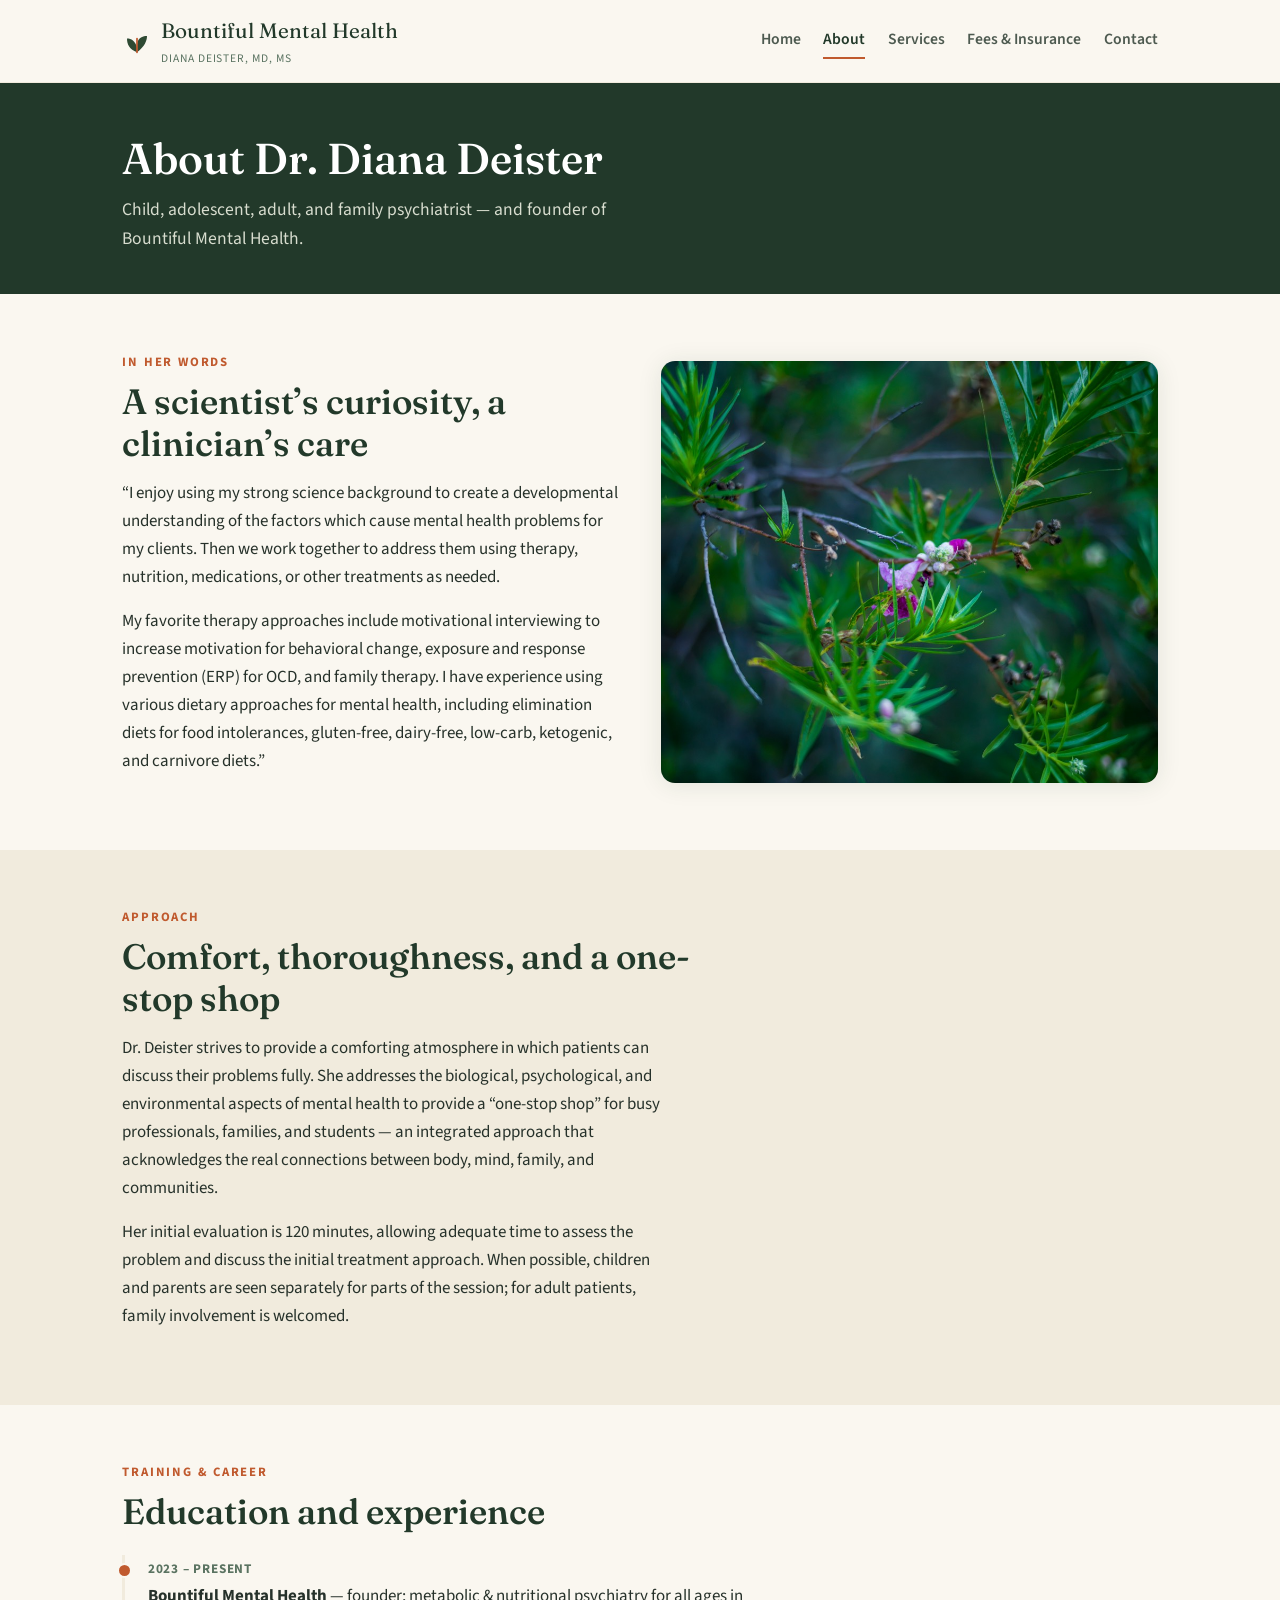
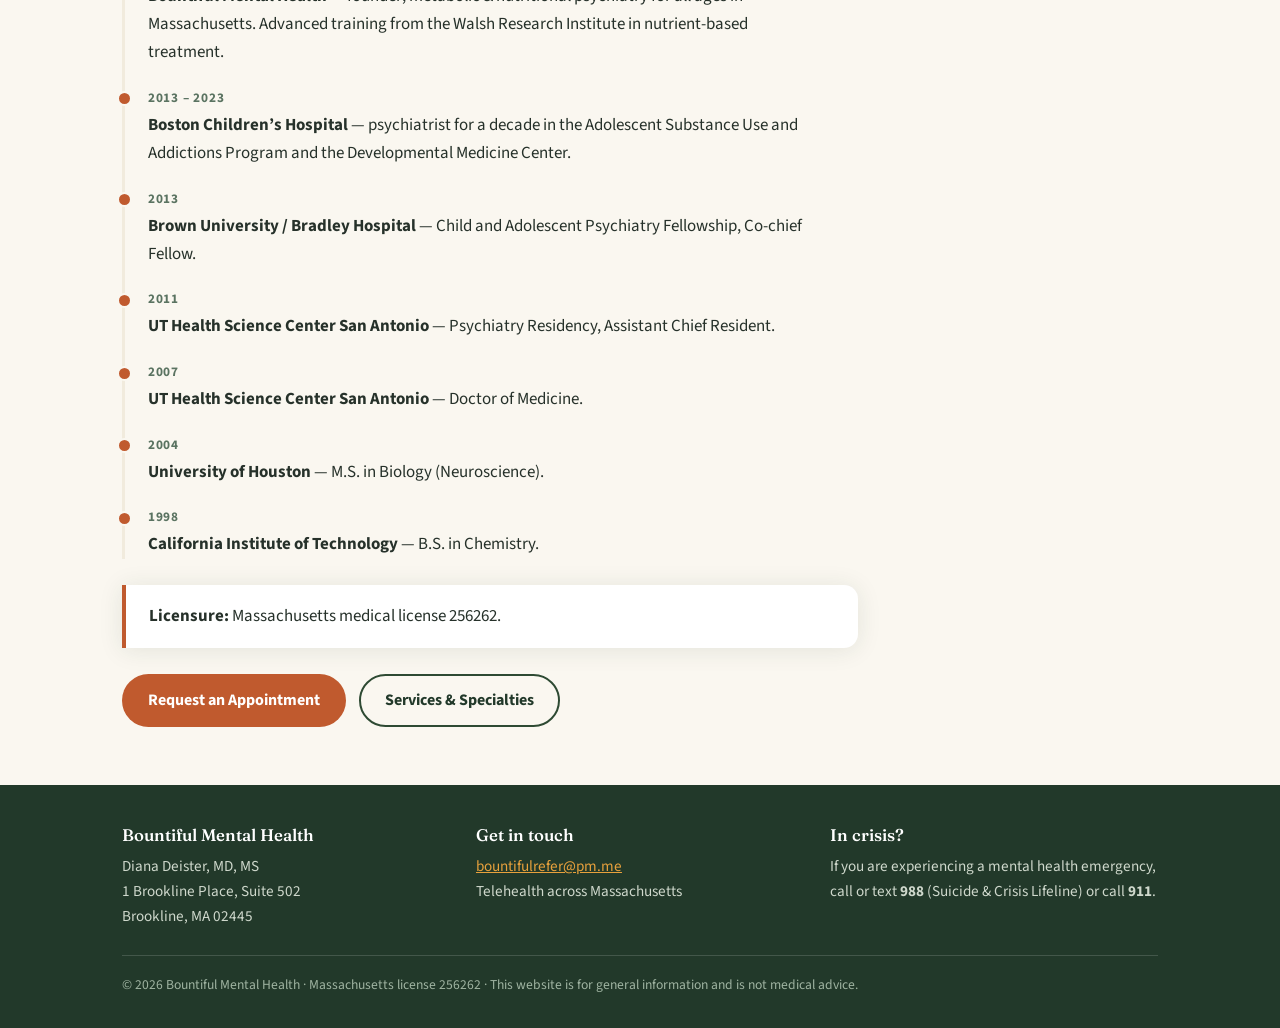
==== about.html @ cc22644e "Bountiful Mental Health site: five pages, botanical design, recovered content Content recovered from" ====
<!DOCTYPE html>
<html lang="en">
<head>
<meta charset="utf-8">
<meta name="viewport" content="width=device-width, initial-scale=1">
<title>About Dr. Diana Deister — Bountiful Mental Health</title>
<meta name="description" content="Diana Deister, MD, MS — child, adolescent, adult, and family psychiatrist. Caltech, UT Health San Antonio, Brown University, and a decade at Boston Children's Hospital.">
<link rel="preconnect" href="https://fonts.googleapis.com">
<link rel="preconnect" href="https://fonts.gstatic.com" crossorigin>
<link href="https://fonts.googleapis.com/css2?family=Fraunces:opsz,wght@9..144,400..600&family=Source+Sans+3:wght@400;600;700&display=swap" rel="stylesheet">
<link rel="stylesheet" href="css/style.css">
<link rel="icon" href="data:image/svg+xml,%3Csvg xmlns='http://www.w3.org/2000/svg' viewBox='0 0 100 100'%3E%3Ctext y='.9em' font-size='90'%3E%F0%9F%8C%BF%3C/text%3E%3C/svg%3E">
</head>
<body>

<header class="site-header">
  <div class="wrap">
    <a class="brand" href="index.html">
      <svg width="30" height="30" viewBox="0 0 24 24" fill="none" aria-hidden="true"><path d="M12 21c6-4.5 8-9 8-13-4 0-8.5 2-8 9-1.5-5-4.5-7-8-7 0 5 2 8.5 8 11z" fill="#2e4a33"/><path d="M12 21c0-6 0-9 0-11" stroke="#c05a2e" stroke-width="1.4" stroke-linecap="round"/></svg>
      <span>Bountiful Mental Health<small>Diana Deister, MD, MS</small></span>
    </a>
    <nav class="main-nav" aria-label="Main">
      <a href="index.html">Home</a>
      <a href="about.html" aria-current="page">About</a>
      <a href="services.html">Services</a>
      <a href="fees.html">Fees &amp; Insurance</a>
      <a href="contact.html">Contact</a>
    </nav>
  </div>
</header>

<main>

<div class="page-head">
  <div class="wrap">
    <h1>About Dr. Diana Deister</h1>
    <p>Child, adolescent, adult, and family psychiatrist — and founder of Bountiful Mental Health.</p>
  </div>
</div>

<section>
  <div class="wrap split">
    <div>
      <p class="eyebrow">In her words</p>
      <h2>A scientist&rsquo;s curiosity, a clinician&rsquo;s care</h2>
      <div class="prose">
        <p>&ldquo;I enjoy using my strong science background to create a developmental understanding of the factors which cause mental health problems for my clients. Then we work together to address them using therapy, nutrition, medications, or other treatments as needed.</p>
        <p>My favorite therapy approaches include motivational interviewing to increase motivation for behavioral change, exposure and response prevention (ERP) for OCD, and family therapy. I have experience using various dietary approaches for mental health, including elimination diets for food intolerances, gluten-free, dairy-free, low-carb, ketogenic, and carnivore diets.&rdquo;</p>
      </div>
    </div>
    <img src="photos/web/M1008814-2-1200.jpg" alt="Desert willow branch with a soft pink blossom">
  </div>
</section>

<section class="tint">
  <div class="wrap">
    <p class="eyebrow">Approach</p>
    <h2>Comfort, thoroughness, and a one-stop shop</h2>
    <div class="prose">
      <p>Dr. Deister strives to provide a comforting atmosphere in which patients can discuss their problems fully. She addresses the biological, psychological, and environmental aspects of mental health to provide a &ldquo;one-stop shop&rdquo; for busy professionals, families, and students — an integrated approach that acknowledges the real connections between body, mind, family, and communities.</p>
      <p>Her initial evaluation is 120 minutes, allowing adequate time to assess the problem and discuss the initial treatment approach. When possible, children and parents are seen separately for parts of the session; for adult patients, family involvement is welcomed.</p>
    </div>
  </div>
</section>

<section>
  <div class="wrap">
    <p class="eyebrow">Training &amp; career</p>
    <h2>Education and experience</h2>
    <ul class="timeline">
      <li><span class="when">2023 – present</span><br><strong>Bountiful Mental Health</strong> — founder; metabolic &amp; nutritional psychiatry for all ages in Massachusetts. Advanced training from the Walsh Research Institute in nutrient-based treatment.</li>
      <li><span class="when">2013 – 2023</span><br><strong>Boston Children&rsquo;s Hospital</strong> — psychiatrist for a decade in the Adolescent Substance Use and Addictions Program and the Developmental Medicine Center.</li>
      <li><span class="when">2013</span><br><strong>Brown University / Bradley Hospital</strong> — Child and Adolescent Psychiatry Fellowship, Co-chief Fellow.</li>
      <li><span class="when">2011</span><br><strong>UT Health Science Center San Antonio</strong> — Psychiatry Residency, Assistant Chief Resident.</li>
      <li><span class="when">2007</span><br><strong>UT Health Science Center San Antonio</strong> — Doctor of Medicine.</li>
      <li><span class="when">2004</span><br><strong>University of Houston</strong> — M.S. in Biology (Neuroscience).</li>
      <li><span class="when">1998</span><br><strong>California Institute of Technology</strong> — B.S. in Chemistry.</li>
    </ul>
    <div class="notice">
      <strong>Licensure:</strong> Massachusetts medical license 256262.
    </div>
    <div class="btn-row">
      <a class="btn btn-primary" href="contact.html">Request an Appointment</a>
      <a class="btn btn-outline" href="services.html">Services &amp; Specialties</a>
    </div>
  </div>
</section>

</main>

<footer class="site-footer">
  <div class="wrap">
    <div class="cols">
      <div>
        <h4>Bountiful Mental Health</h4>
        <p>Diana Deister, MD, MS<br>1 Brookline Place, Suite 502<br>Brookline, MA 02445</p>
      </div>
      <div>
        <h4>Get in touch</h4>
        <p><a href="mailto:bountifulrefer@pm.me">bountifulrefer@pm.me</a><br>Telehealth across Massachusetts</p>
      </div>
      <div>
        <h4>In crisis?</h4>
        <p>If you are experiencing a mental health emergency, call or text <strong>988</strong> (Suicide &amp; Crisis Lifeline) or call <strong>911</strong>.</p>
      </div>
    </div>
    <p class="fine">&copy; 2026 Bountiful Mental Health &middot; Massachusetts license 256262 &middot; This website is for general information and is not medical advice.</p>
  </div>
</footer>

</body>
</html>
---- css/style.css ----
/* Bountiful Mental Health — site styles */

:root {
  --green-deep: #22392a;
  --green: #2e4a33;
  --green-soft: #5a7361;
  --cream: #faf7f0;
  --cream-dark: #f1ebdd;
  --ink: #26312a;
  --ink-soft: #4d5a50;
  --accent: #c05a2e;
  --accent-soft: #e8a13c;
  --white: #ffffff;
  --max: 1080px;
  --radius: 14px;
  --shadow: 0 2px 24px rgba(34, 57, 42, 0.10);
}

* { margin: 0; padding: 0; box-sizing: border-box; }

html { scroll-behavior: smooth; }

body {
  font-family: "Source Sans 3", "Segoe UI", -apple-system, sans-serif;
  font-size: 1.06rem;
  line-height: 1.65;
  color: var(--ink);
  background: var(--cream);
}

h1, h2, h3, h4 {
  font-family: "Fraunces", Georgia, serif;
  font-weight: 550;
  line-height: 1.18;
  color: var(--green-deep);
}

img { max-width: 100%; display: block; }

a { color: var(--accent); }
a:hover { color: var(--green); }

.wrap {
  max-width: var(--max);
  margin: 0 auto;
  padding: 0 1.4rem;
}

/* ---------- Header ---------- */

.site-header {
  background: var(--cream);
  border-bottom: 1px solid var(--cream-dark);
  position: sticky;
  top: 0;
  z-index: 20;
}

.site-header .wrap {
  display: flex;
  align-items: center;
  justify-content: space-between;
  gap: 1rem;
  padding-top: 0.9rem;
  padding-bottom: 0.9rem;
  flex-wrap: wrap;
}

.brand {
  font-family: "Fraunces", Georgia, serif;
  font-size: 1.3rem;
  color: var(--green-deep);
  text-decoration: none;
  display: flex;
  align-items: center;
  gap: 0.55rem;
}

.brand svg { flex: none; }

.brand small {
  display: block;
  font-family: "Source Sans 3", sans-serif;
  font-size: 0.72rem;
  letter-spacing: 0.08em;
  text-transform: uppercase;
  color: var(--green-soft);
}

nav.main-nav {
  display: flex;
  gap: 1.4rem;
  flex-wrap: wrap;
}

nav.main-nav a {
  color: var(--ink-soft);
  text-decoration: none;
  font-weight: 600;
  font-size: 0.98rem;
  padding: 0.25rem 0;
  border-bottom: 2px solid transparent;
}

nav.main-nav a:hover { color: var(--green-deep); }

nav.main-nav a[aria-current="page"] {
  color: var(--green-deep);
  border-bottom-color: var(--accent);
}

/* ---------- Hero ---------- */

.hero {
  position: relative;
  min-height: 66vh;
  display: flex;
  align-items: flex-end;
  color: var(--white);
  background: var(--green-deep);
}

.hero .bg {
  position: absolute;
  inset: 0;
  object-fit: cover;
  width: 100%;
  height: 100%;
  opacity: 0.85;
}

.hero .veil {
  position: absolute;
  inset: 0;
  background: linear-gradient(to top, rgba(23, 38, 28, 0.88) 0%, rgba(23, 38, 28, 0.25) 55%, rgba(23, 38, 28, 0.15) 100%);
}

.hero .wrap {
  position: relative;
  padding-top: 6rem;
  padding-bottom: 3.4rem;
}

.hero h1 {
  color: var(--white);
  font-size: clamp(2rem, 4.6vw, 3.3rem);
  max-width: 18ch;
  margin-bottom: 0.8rem;
}

.hero p.lede {
  font-size: clamp(1.05rem, 2vw, 1.3rem);
  max-width: 52ch;
  color: #f2efe6;
  margin-bottom: 1.6rem;
}

/* ---------- Buttons ---------- */

.btn {
  display: inline-block;
  padding: 0.72rem 1.5rem;
  border-radius: 999px;
  font-weight: 700;
  text-decoration: none;
  font-size: 1rem;
  border: 2px solid transparent;
}

.btn-primary {
  background: var(--accent);
  color: var(--white);
}
.btn-primary:hover { background: #a84c25; color: var(--white); }

.btn-ghost {
  border-color: rgba(255, 255, 255, 0.7);
  color: var(--white);
}
.btn-ghost:hover { background: rgba(255, 255, 255, 0.12); color: var(--white); }

.btn-outline {
  border-color: var(--green);
  color: var(--green-deep);
}
.btn-outline:hover { background: var(--green); color: var(--white); }

.btn-row { display: flex; gap: 0.8rem; flex-wrap: wrap; }

/* ---------- Sections ---------- */

section { padding: 3.6rem 0; }

section.tint { background: var(--cream-dark); }
section.forest { background: var(--green-deep); color: #eef0e9; }
section.forest h2 { color: var(--white); }

.eyebrow {
  font-size: 0.8rem;
  letter-spacing: 0.14em;
  text-transform: uppercase;
  font-weight: 700;
  color: var(--accent);
  margin-bottom: 0.5rem;
}

section h2 {
  font-size: clamp(1.6rem, 3vw, 2.2rem);
  margin-bottom: 1rem;
  max-width: 26ch;
}

.prose p { max-width: 68ch; margin-bottom: 1rem; }

/* ---------- Cards ---------- */

.cards {
  display: grid;
  grid-template-columns: repeat(auto-fit, minmax(250px, 1fr));
  gap: 1.3rem;
  margin-top: 2rem;
}

.card {
  background: var(--white);
  border-radius: var(--radius);
  padding: 1.6rem;
  box-shadow: var(--shadow);
}

.card h3 {
  font-size: 1.18rem;
  margin-bottom: 0.6rem;
  display: flex;
  align-items: center;
  gap: 0.55rem;
}

.card p { color: var(--ink-soft); font-size: 0.99rem; }

.card .glyph {
  width: 2.1rem;
  height: 2.1rem;
  flex: none;
  border-radius: 50%;
  background: var(--cream-dark);
  display: grid;
  place-items: center;
  color: var(--green);
}

/* ---------- Split (image + text) ---------- */

.split {
  display: grid;
  grid-template-columns: 1fr 1fr;
  gap: 2.6rem;
  align-items: center;
}

.split img {
  border-radius: var(--radius);
  box-shadow: var(--shadow);
  aspect-ratio: 4 / 3.4;
  object-fit: cover;
  width: 100%;
}

@media (max-width: 800px) {
  .split { grid-template-columns: 1fr; }
}

/* ---------- Quote ---------- */

blockquote.pull {
  max-width: 46rem;
  margin: 0 auto;
  text-align: center;
  font-family: "Fraunces", Georgia, serif;
  font-size: clamp(1.15rem, 2.4vw, 1.5rem);
  line-height: 1.5;
  color: #eef0e9;
}

blockquote.pull footer {
  margin-top: 1.1rem;
  font-family: "Source Sans 3", sans-serif;
  font-size: 0.9rem;
  letter-spacing: 0.1em;
  text-transform: uppercase;
  color: var(--accent-soft);
}

/* ---------- Lists ---------- */

ul.checks {
  list-style: none;
  display: grid;
  grid-template-columns: repeat(auto-fit, minmax(230px, 1fr));
  gap: 0.55rem 1.6rem;
  margin: 1.2rem 0;
  max-width: 60rem;
}

ul.checks li {
  padding-left: 1.7rem;
  position: relative;
}

ul.checks li::before {
  content: "";
  position: absolute;
  left: 0;
  top: 0.42em;
  width: 0.85em;
  height: 0.85em;
  border-radius: 50%;
  background: radial-gradient(circle at 35% 35%, var(--accent-soft), var(--accent));
}

/* ---------- Timeline (about) ---------- */

.timeline {
  list-style: none;
  margin: 1.4rem 0;
  border-left: 3px solid var(--cream-dark);
  padding-left: 1.4rem;
  max-width: 44rem;
}

.timeline li { margin-bottom: 1.05rem; position: relative; }

.timeline li::before {
  content: "";
  position: absolute;
  left: calc(-1.4rem - 8.5px);
  top: 0.45em;
  width: 11px;
  height: 11px;
  border-radius: 50%;
  background: var(--accent);
  border: 2.5px solid var(--cream);
}

.timeline .when {
  font-size: 0.83rem;
  font-weight: 700;
  letter-spacing: 0.06em;
  color: var(--green-soft);
  text-transform: uppercase;
}

/* ---------- Tables ---------- */

.table-scroll { overflow-x: auto; }

table.fees {
  border-collapse: collapse;
  width: 100%;
  max-width: 46rem;
  background: var(--white);
  border-radius: var(--radius);
  overflow: hidden;
  box-shadow: var(--shadow);
}

table.fees th, table.fees td {
  text-align: left;
  padding: 0.85rem 1.2rem;
  border-bottom: 1px solid var(--cream-dark);
}

table.fees th {
  background: var(--green-deep);
  color: var(--white);
  font-family: "Fraunces", Georgia, serif;
  font-weight: 550;
}

table.fees tr:last-child td { border-bottom: none; }

table.fees td.price { font-weight: 700; color: var(--green-deep); white-space: nowrap; }

/* ---------- Notice / emergency ---------- */

.notice {
  background: var(--white);
  border-left: 4px solid var(--accent);
  border-radius: 0 var(--radius) var(--radius) 0;
  padding: 1.1rem 1.4rem;
  max-width: 46rem;
  margin: 1.6rem 0;
  box-shadow: var(--shadow);
}

/* ---------- Contact ---------- */

.contact-grid {
  display: grid;
  grid-template-columns: repeat(auto-fit, minmax(260px, 1fr));
  gap: 1.3rem;
  margin-top: 1.8rem;
}

dl.hours { max-width: 30rem; }
dl.hours div {
  display: flex;
  justify-content: space-between;
  gap: 1rem;
  padding: 0.4rem 0;
  border-bottom: 1px dashed var(--cream-dark);
}
dl.hours dt { font-weight: 700; color: var(--green-deep); }
dl.hours dd { color: var(--ink-soft); text-align: right; }

/* ---------- Footer ---------- */

.site-footer {
  background: var(--green-deep);
  color: #cfd8cc;
  padding: 2.6rem 0 2rem;
  font-size: 0.95rem;
}

.site-footer a { color: var(--accent-soft); }

.site-footer .cols {
  display: grid;
  grid-template-columns: repeat(auto-fit, minmax(220px, 1fr));
  gap: 1.6rem;
  margin-bottom: 1.6rem;
}

.site-footer h4 {
  color: var(--white);
  font-size: 1.05rem;
  margin-bottom: 0.5rem;
}

.site-footer .fine {
  border-top: 1px solid rgba(255, 255, 255, 0.15);
  padding-top: 1.1rem;
  font-size: 0.85rem;
  color: #9fb3a1;
}

/* ---------- Page header (inner pages) ---------- */

.page-head {
  background: var(--green-deep);
  color: var(--white);
  padding: 3.2rem 0 2.6rem;
  position: relative;
  overflow: hidden;
}

.page-head h1 {
  color: var(--white);
  font-size: clamp(1.9rem, 4vw, 2.7rem);
}

.page-head p {
  color: #d8ddcf;
  max-width: 56ch;
  margin-top: 0.6rem;
  font-size: 1.1rem;
}
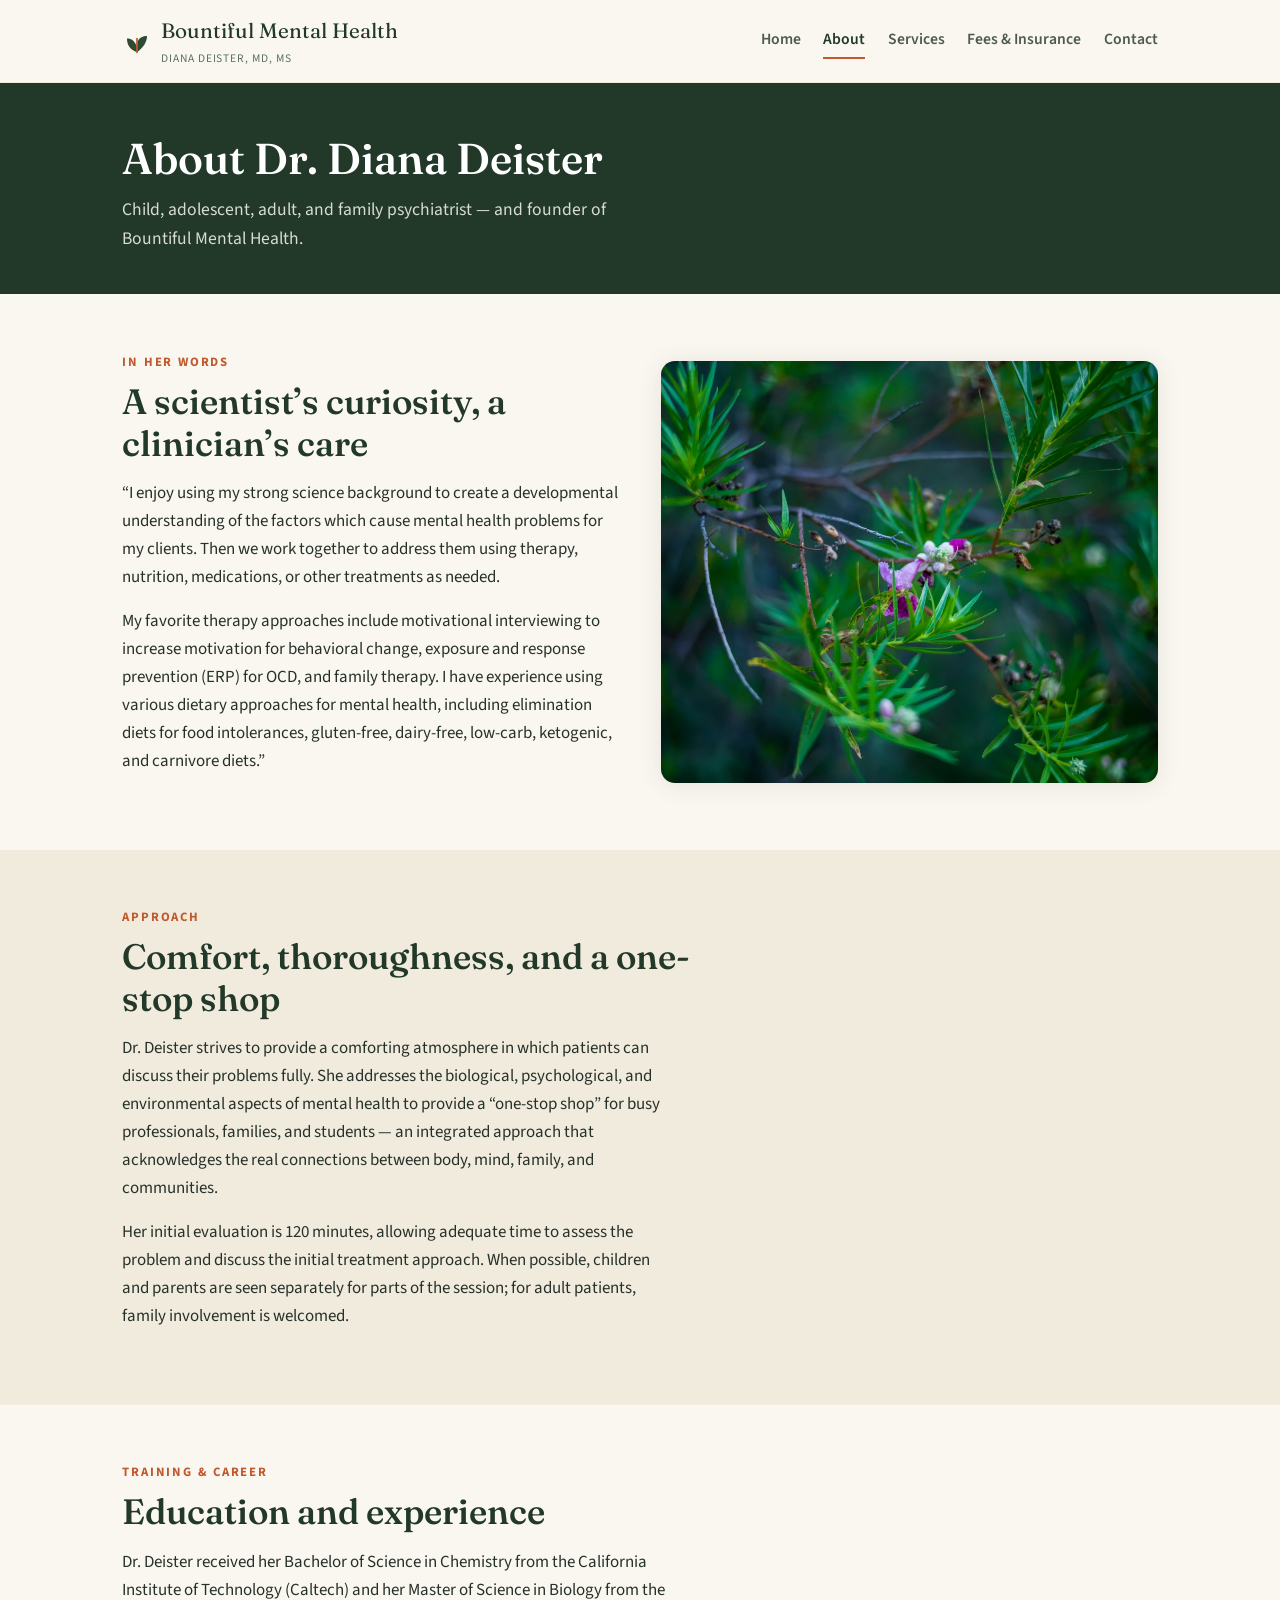
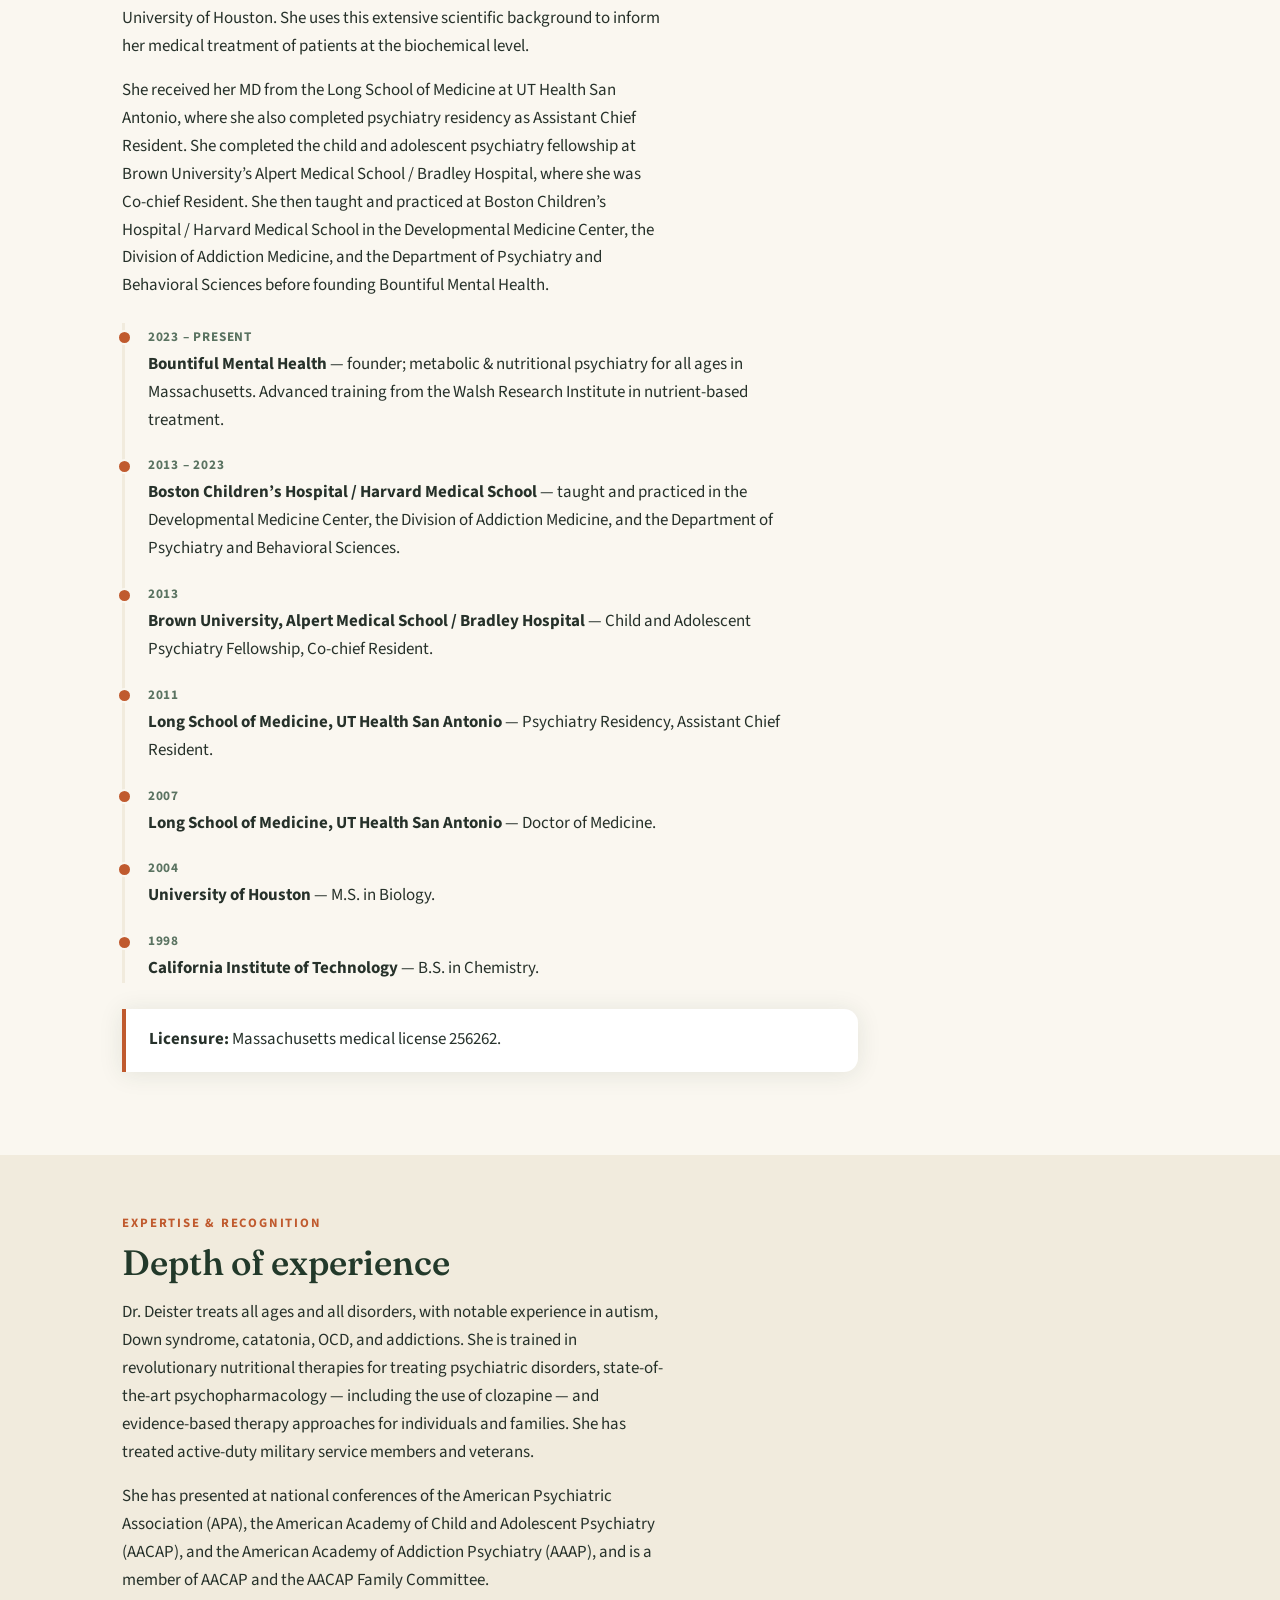
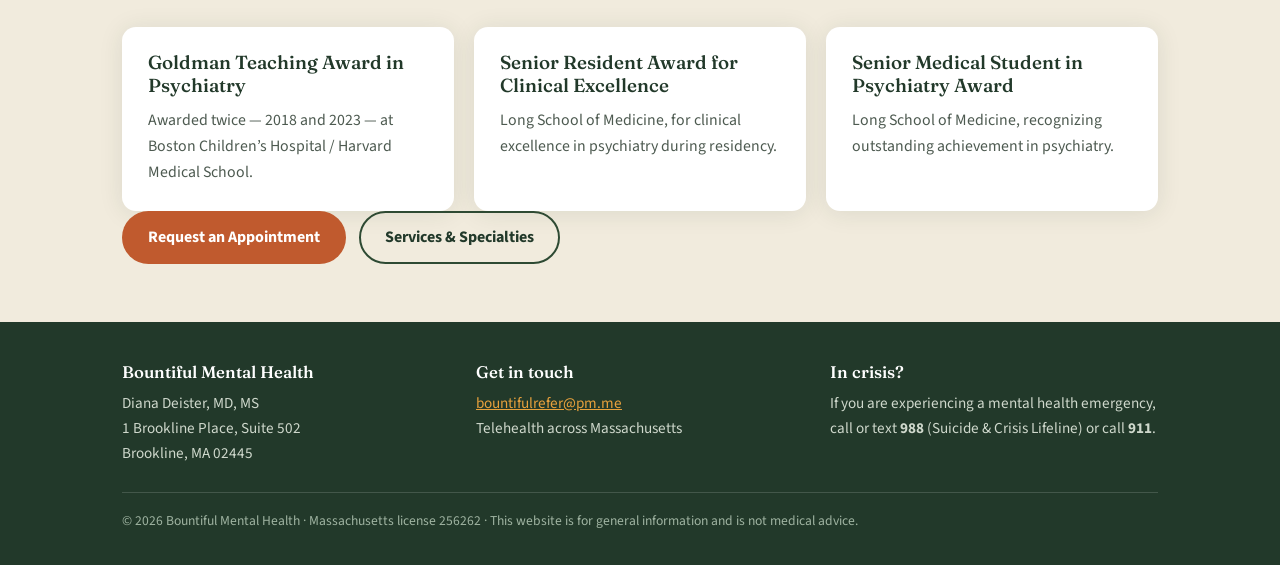
==== commit 1e921da2: "Incorporate Dr. Deister's full bio: Harvard teaching, awards, expanded specialties Co-Authored-By: C" ====
--- a/about.html
+++ b/about.html
@@ -67,17 +67,46 @@
   <div class="wrap">
     <p class="eyebrow">Training &amp; career</p>
     <h2>Education and experience</h2>
+    <div class="prose">
+      <p>Dr. Deister received her Bachelor of Science in Chemistry from the California Institute of Technology (Caltech) and her Master of Science in Biology from the University of Houston. She uses this extensive scientific background to inform her medical treatment of patients at the biochemical level.</p>
+      <p>She received her MD from the Long School of Medicine at UT Health San Antonio, where she also completed psychiatry residency as Assistant Chief Resident. She completed the child and adolescent psychiatry fellowship at Brown University&rsquo;s Alpert Medical School / Bradley Hospital, where she was Co-chief Resident. She then taught and practiced at Boston Children&rsquo;s Hospital / Harvard Medical School in the Developmental Medicine Center, the Division of Addiction Medicine, and the Department of Psychiatry and Behavioral Sciences before founding Bountiful Mental Health.</p>
+    </div>
     <ul class="timeline">
       <li><span class="when">2023 – present</span><br><strong>Bountiful Mental Health</strong> — founder; metabolic &amp; nutritional psychiatry for all ages in Massachusetts. Advanced training from the Walsh Research Institute in nutrient-based treatment.</li>
-      <li><span class="when">2013 – 2023</span><br><strong>Boston Children&rsquo;s Hospital</strong> — psychiatrist for a decade in the Adolescent Substance Use and Addictions Program and the Developmental Medicine Center.</li>
-      <li><span class="when">2013</span><br><strong>Brown University / Bradley Hospital</strong> — Child and Adolescent Psychiatry Fellowship, Co-chief Fellow.</li>
-      <li><span class="when">2011</span><br><strong>UT Health Science Center San Antonio</strong> — Psychiatry Residency, Assistant Chief Resident.</li>
-      <li><span class="when">2007</span><br><strong>UT Health Science Center San Antonio</strong> — Doctor of Medicine.</li>
-      <li><span class="when">2004</span><br><strong>University of Houston</strong> — M.S. in Biology (Neuroscience).</li>
+      <li><span class="when">2013 – 2023</span><br><strong>Boston Children&rsquo;s Hospital / Harvard Medical School</strong> — taught and practiced in the Developmental Medicine Center, the Division of Addiction Medicine, and the Department of Psychiatry and Behavioral Sciences.</li>
+      <li><span class="when">2013</span><br><strong>Brown University, Alpert Medical School / Bradley Hospital</strong> — Child and Adolescent Psychiatry Fellowship, Co-chief Resident.</li>
+      <li><span class="when">2011</span><br><strong>Long School of Medicine, UT Health San Antonio</strong> — Psychiatry Residency, Assistant Chief Resident.</li>
+      <li><span class="when">2007</span><br><strong>Long School of Medicine, UT Health San Antonio</strong> — Doctor of Medicine.</li>
+      <li><span class="when">2004</span><br><strong>University of Houston</strong> — M.S. in Biology.</li>
       <li><span class="when">1998</span><br><strong>California Institute of Technology</strong> — B.S. in Chemistry.</li>
     </ul>
     <div class="notice">
       <strong>Licensure:</strong> Massachusetts medical license 256262.
+    </div>
+  </div>
+</section>
+
+<section class="tint">
+  <div class="wrap">
+    <p class="eyebrow">Expertise &amp; recognition</p>
+    <h2>Depth of experience</h2>
+    <div class="prose">
+      <p>Dr. Deister treats all ages and all disorders, with notable experience in autism, Down syndrome, catatonia, OCD, and addictions. She is trained in revolutionary nutritional therapies for treating psychiatric disorders, state-of-the-art psychopharmacology — including the use of clozapine — and evidence-based therapy approaches for individuals and families. She has treated active-duty military service members and veterans.</p>
+      <p>She has presented at national conferences of the American Psychiatric Association (APA), the American Academy of Child and Adolescent Psychiatry (AACAP), and the American Academy of Addiction Psychiatry (AAAP), and is a member of AACAP and the AACAP Family Committee.</p>
+    </div>
+    <div class="cards">
+      <div class="card">
+        <h3>Goldman Teaching Award in Psychiatry</h3>
+        <p>Awarded twice — 2018 and 2023 — at Boston Children&rsquo;s Hospital / Harvard Medical School.</p>
+      </div>
+      <div class="card">
+        <h3>Senior Resident Award for Clinical Excellence</h3>
+        <p>Long School of Medicine, for clinical excellence in psychiatry during residency.</p>
+      </div>
+      <div class="card">
+        <h3>Senior Medical Student in Psychiatry Award</h3>
+        <p>Long School of Medicine, recognizing outstanding achievement in psychiatry.</p>
+      </div>
     </div>
     <div class="btn-row">
       <a class="btn btn-primary" href="contact.html">Request an Appointment</a>
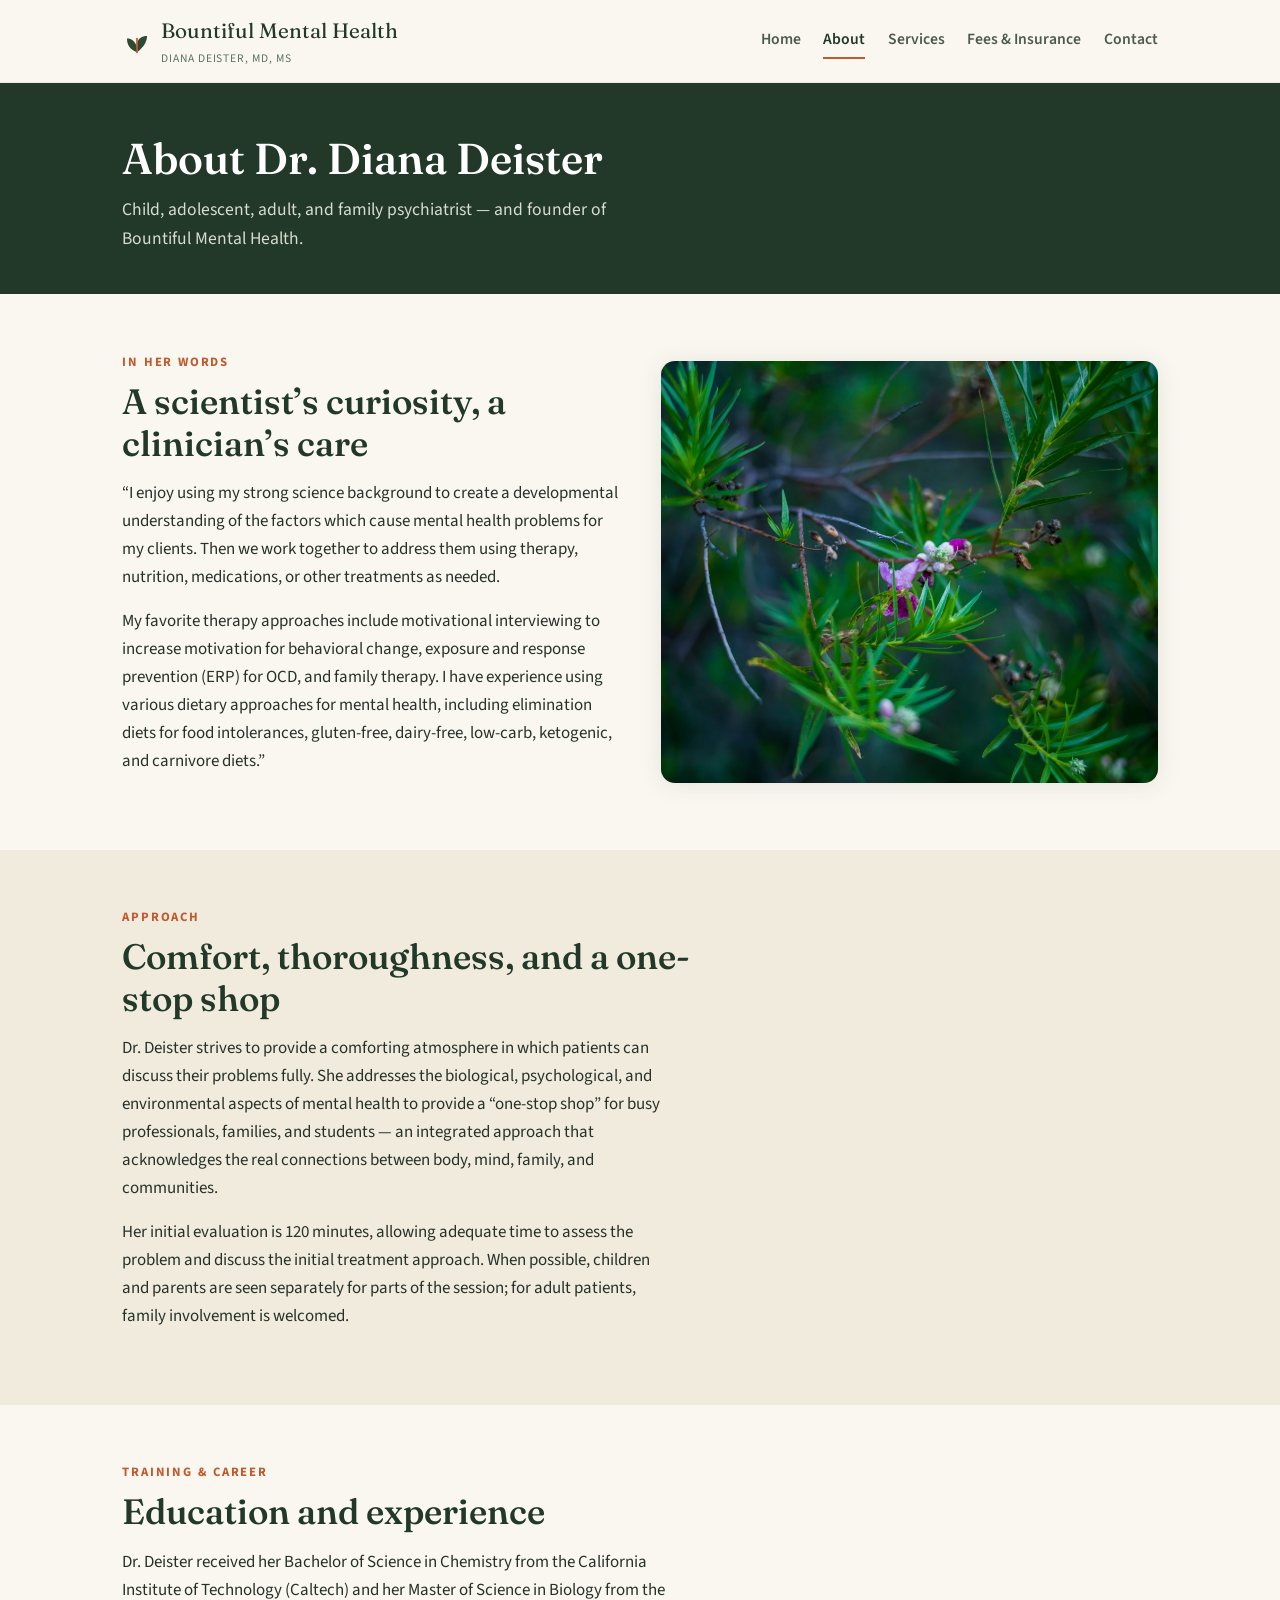
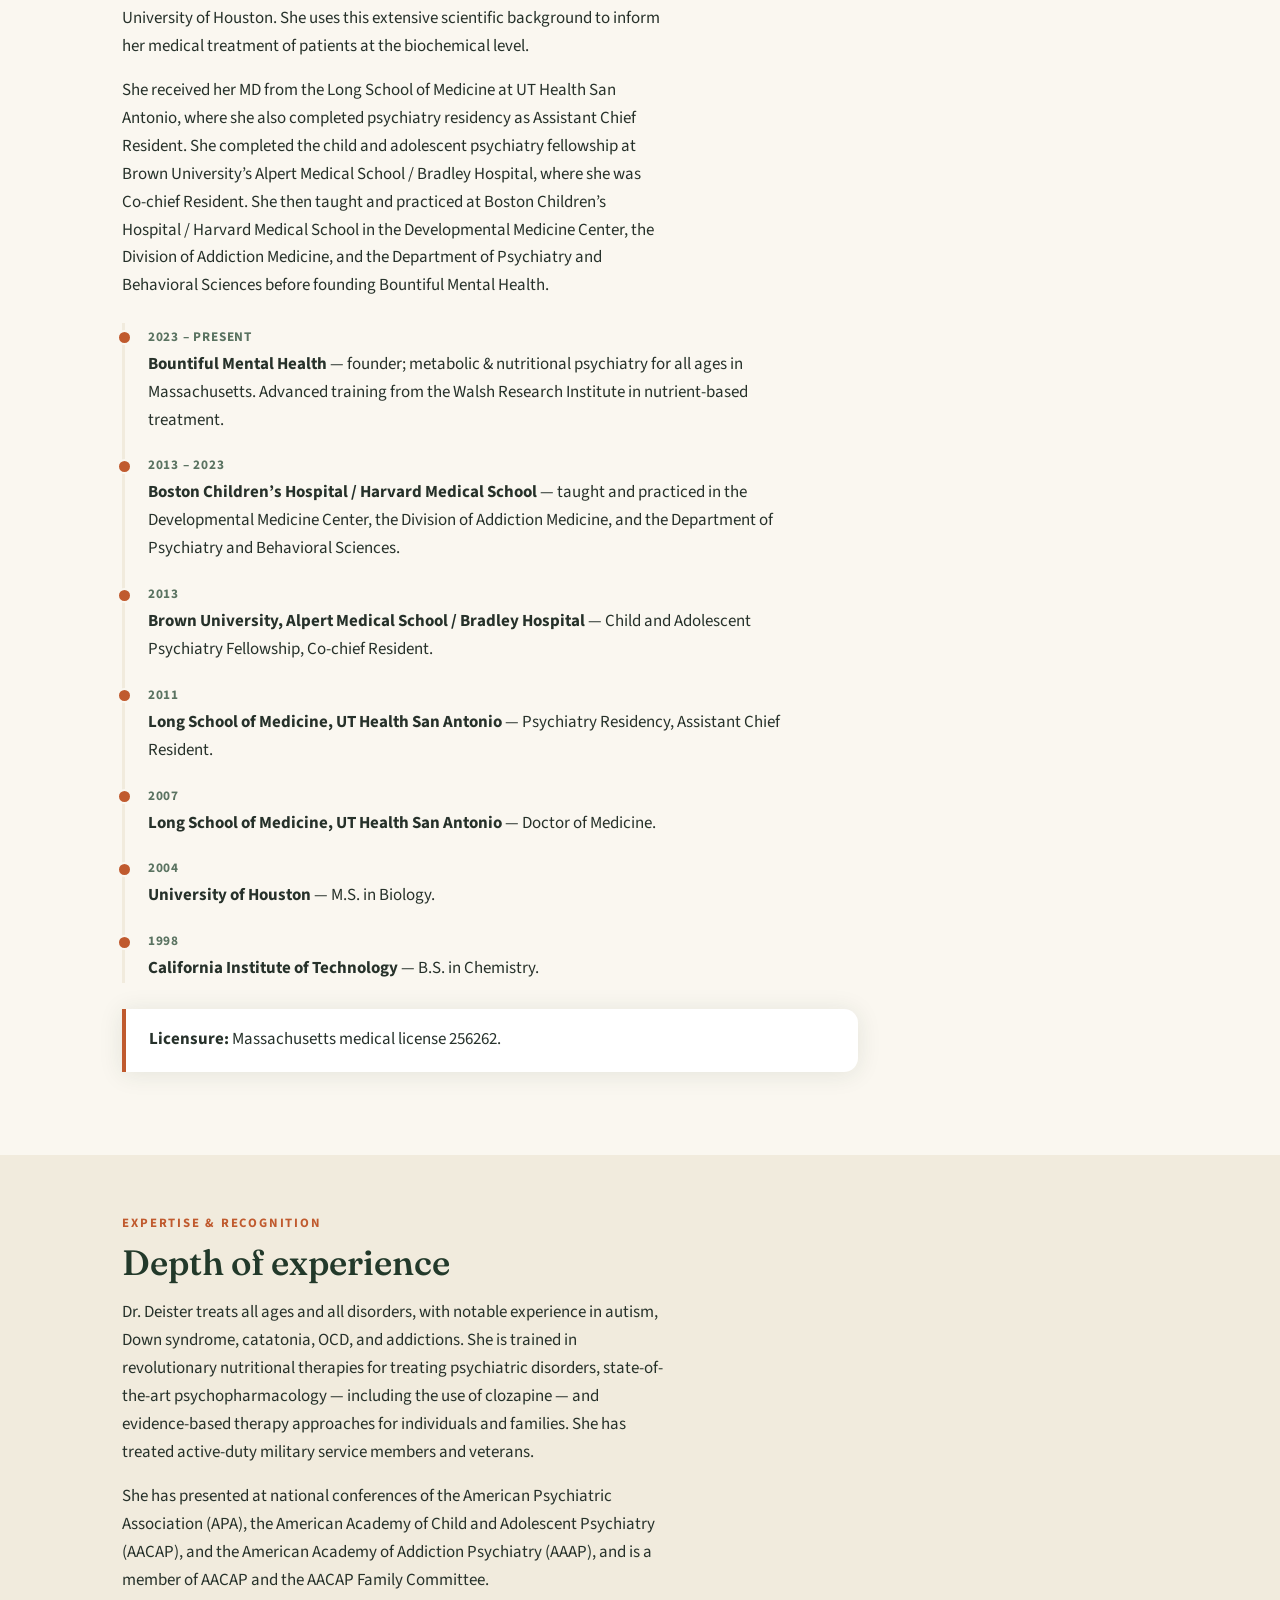
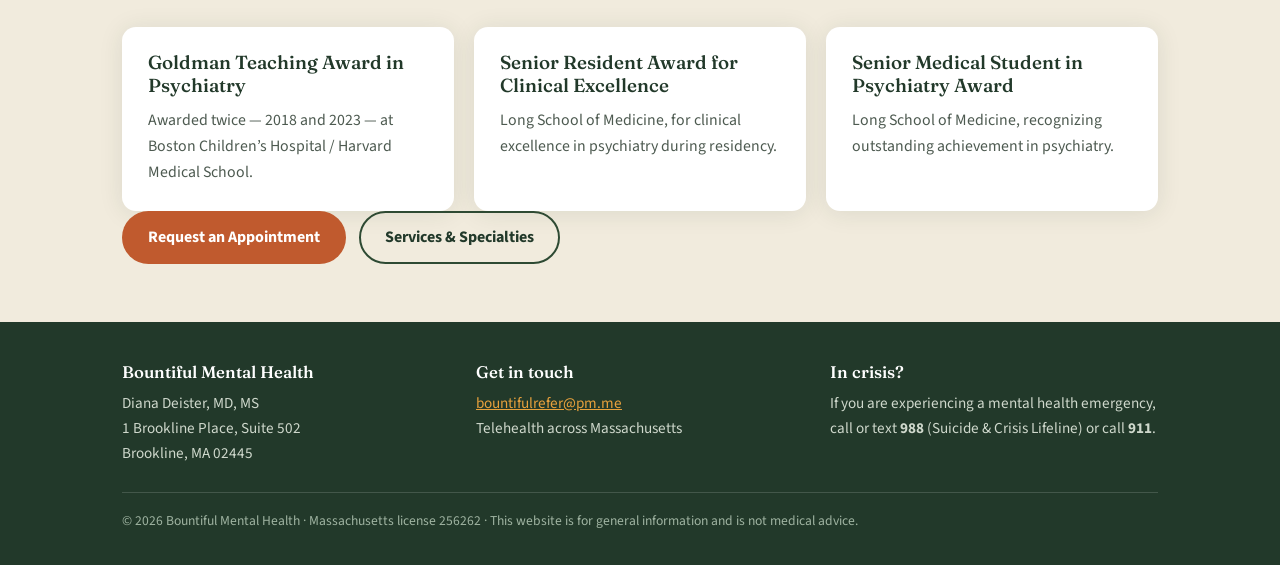
==== commit 308bdd93: "Use new smaller photo exports; keep designInspiration local-only Co-Authored-By: Claude Fable 5 <nor" ====
--- a/about.html
+++ b/about.html
@@ -48,7 +48,7 @@
         <p>My favorite therapy approaches include motivational interviewing to increase motivation for behavioral change, exposure and response prevention (ERP) for OCD, and family therapy. I have experience using various dietary approaches for mental health, including elimination diets for food intolerances, gluten-free, dairy-free, low-carb, ketogenic, and carnivore diets.&rdquo;</p>
       </div>
     </div>
-    <img src="photos/web/M1008814-2-1200.jpg" alt="Desert willow branch with a soft pink blossom">
+    <img src="photos/web/M1008814-3-1200.jpg" alt="Desert willow branch with a soft pink blossom">
   </div>
 </section>
 
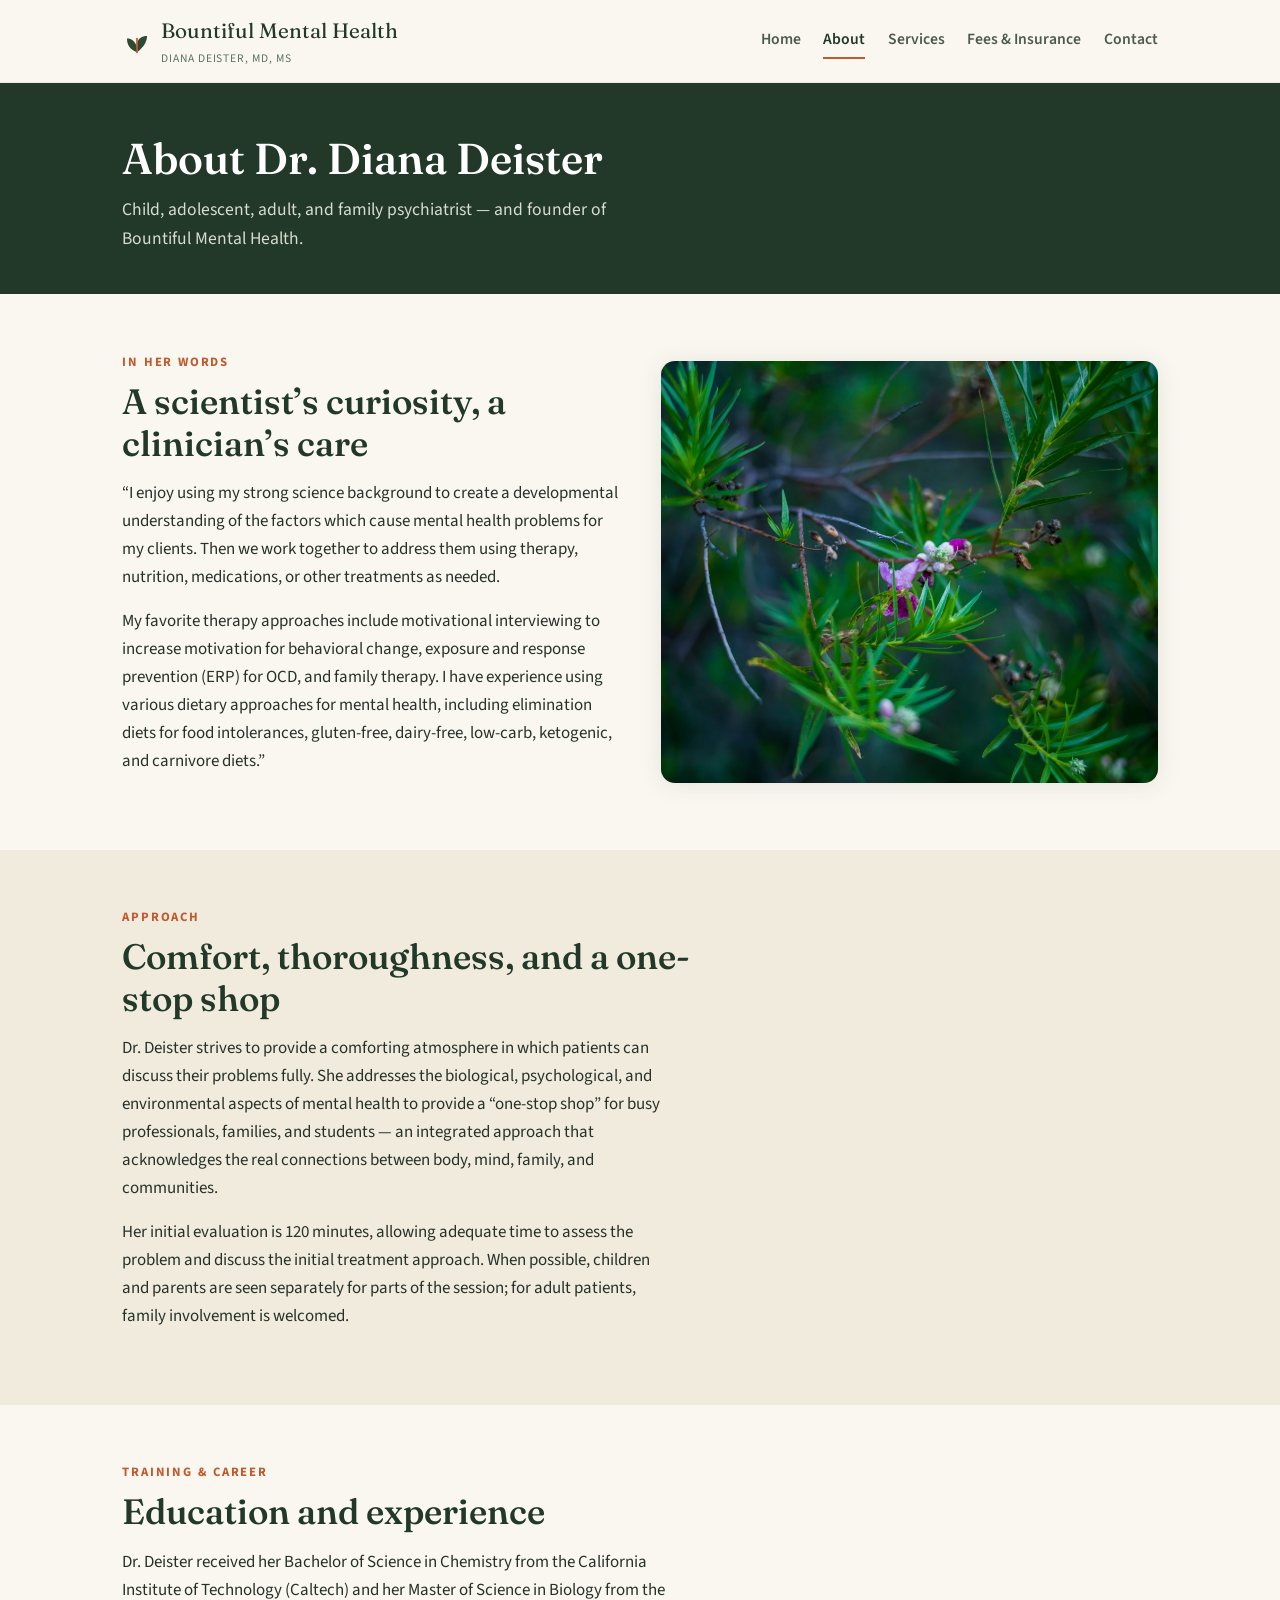
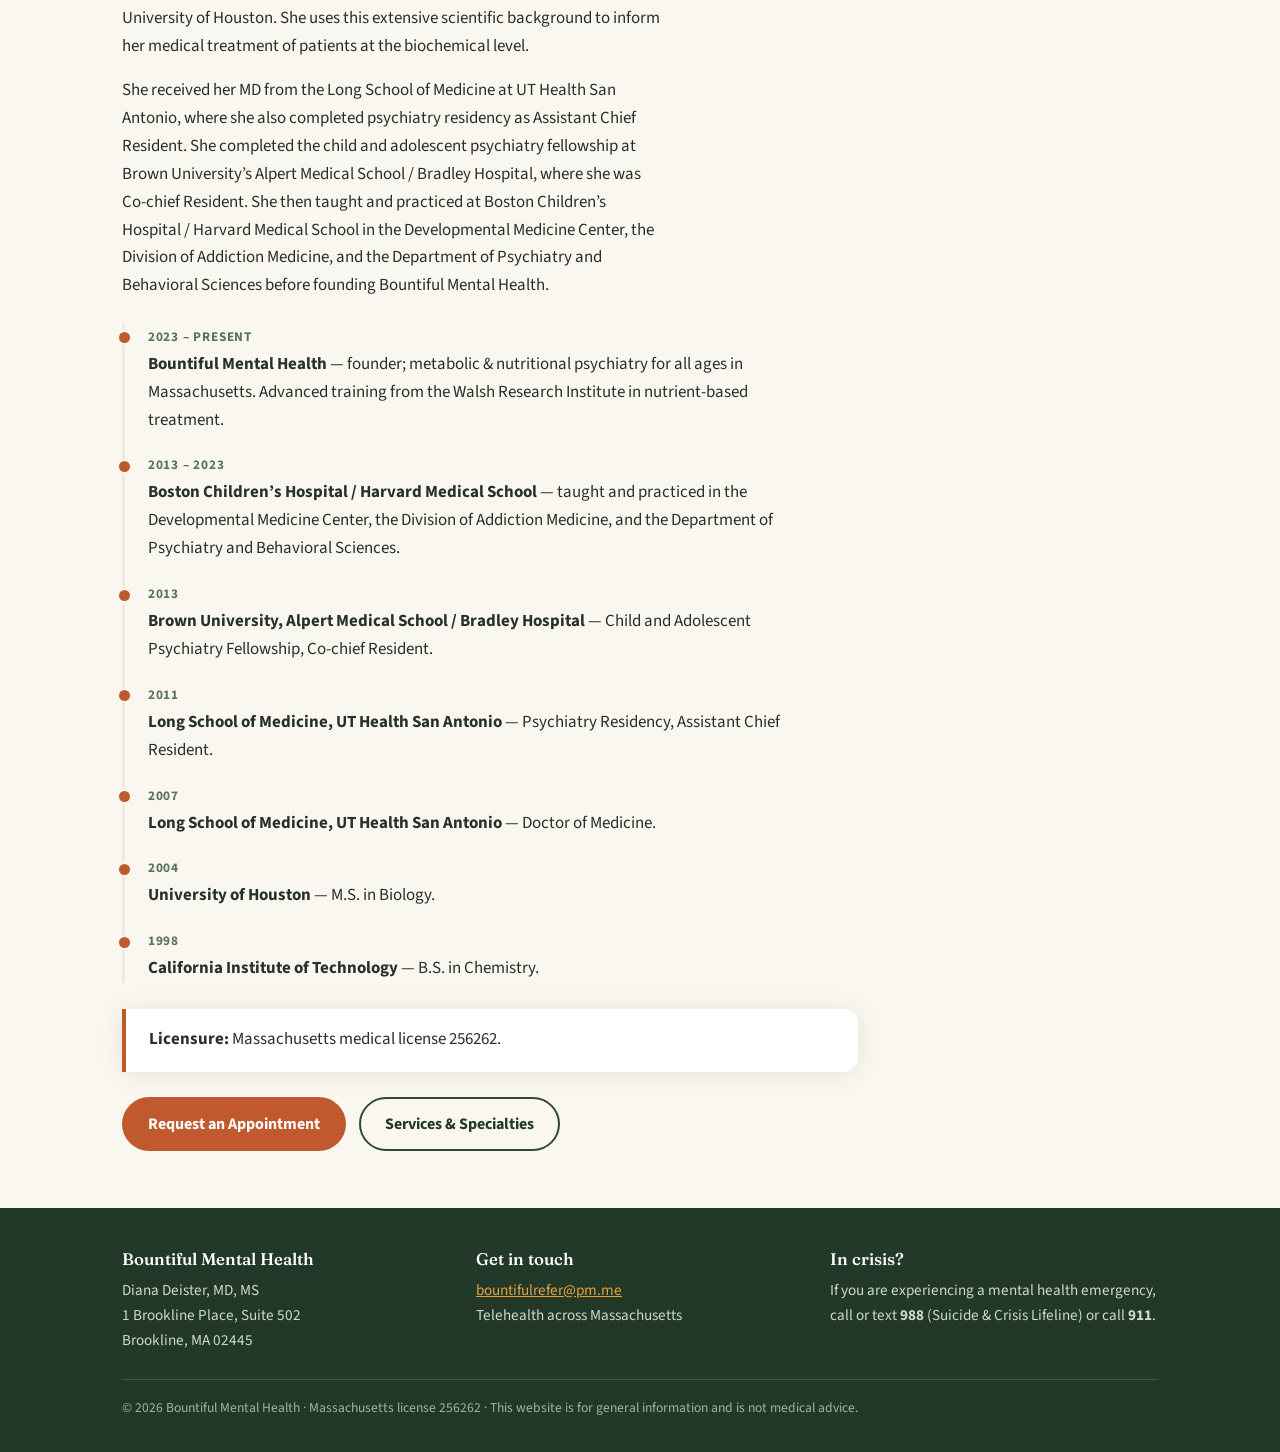
==== commit af26b88e: "Site review tweaks: drop awards section, email for current rates, remove hours Co-Authored-By: Claud" ====
--- a/about.html
+++ b/about.html
@@ -83,31 +83,6 @@
     <div class="notice">
       <strong>Licensure:</strong> Massachusetts medical license 256262.
     </div>
-  </div>
-</section>
-
-<section class="tint">
-  <div class="wrap">
-    <p class="eyebrow">Expertise &amp; recognition</p>
-    <h2>Depth of experience</h2>
-    <div class="prose">
-      <p>Dr. Deister treats all ages and all disorders, with notable experience in autism, Down syndrome, catatonia, OCD, and addictions. She is trained in revolutionary nutritional therapies for treating psychiatric disorders, state-of-the-art psychopharmacology — including the use of clozapine — and evidence-based therapy approaches for individuals and families. She has treated active-duty military service members and veterans.</p>
-      <p>She has presented at national conferences of the American Psychiatric Association (APA), the American Academy of Child and Adolescent Psychiatry (AACAP), and the American Academy of Addiction Psychiatry (AAAP), and is a member of AACAP and the AACAP Family Committee.</p>
-    </div>
-    <div class="cards">
-      <div class="card">
-        <h3>Goldman Teaching Award in Psychiatry</h3>
-        <p>Awarded twice — 2018 and 2023 — at Boston Children&rsquo;s Hospital / Harvard Medical School.</p>
-      </div>
-      <div class="card">
-        <h3>Senior Resident Award for Clinical Excellence</h3>
-        <p>Long School of Medicine, for clinical excellence in psychiatry during residency.</p>
-      </div>
-      <div class="card">
-        <h3>Senior Medical Student in Psychiatry Award</h3>
-        <p>Long School of Medicine, recognizing outstanding achievement in psychiatry.</p>
-      </div>
-    </div>
     <div class="btn-row">
       <a class="btn btn-primary" href="contact.html">Request an Appointment</a>
       <a class="btn btn-outline" href="services.html">Services &amp; Specialties</a>
